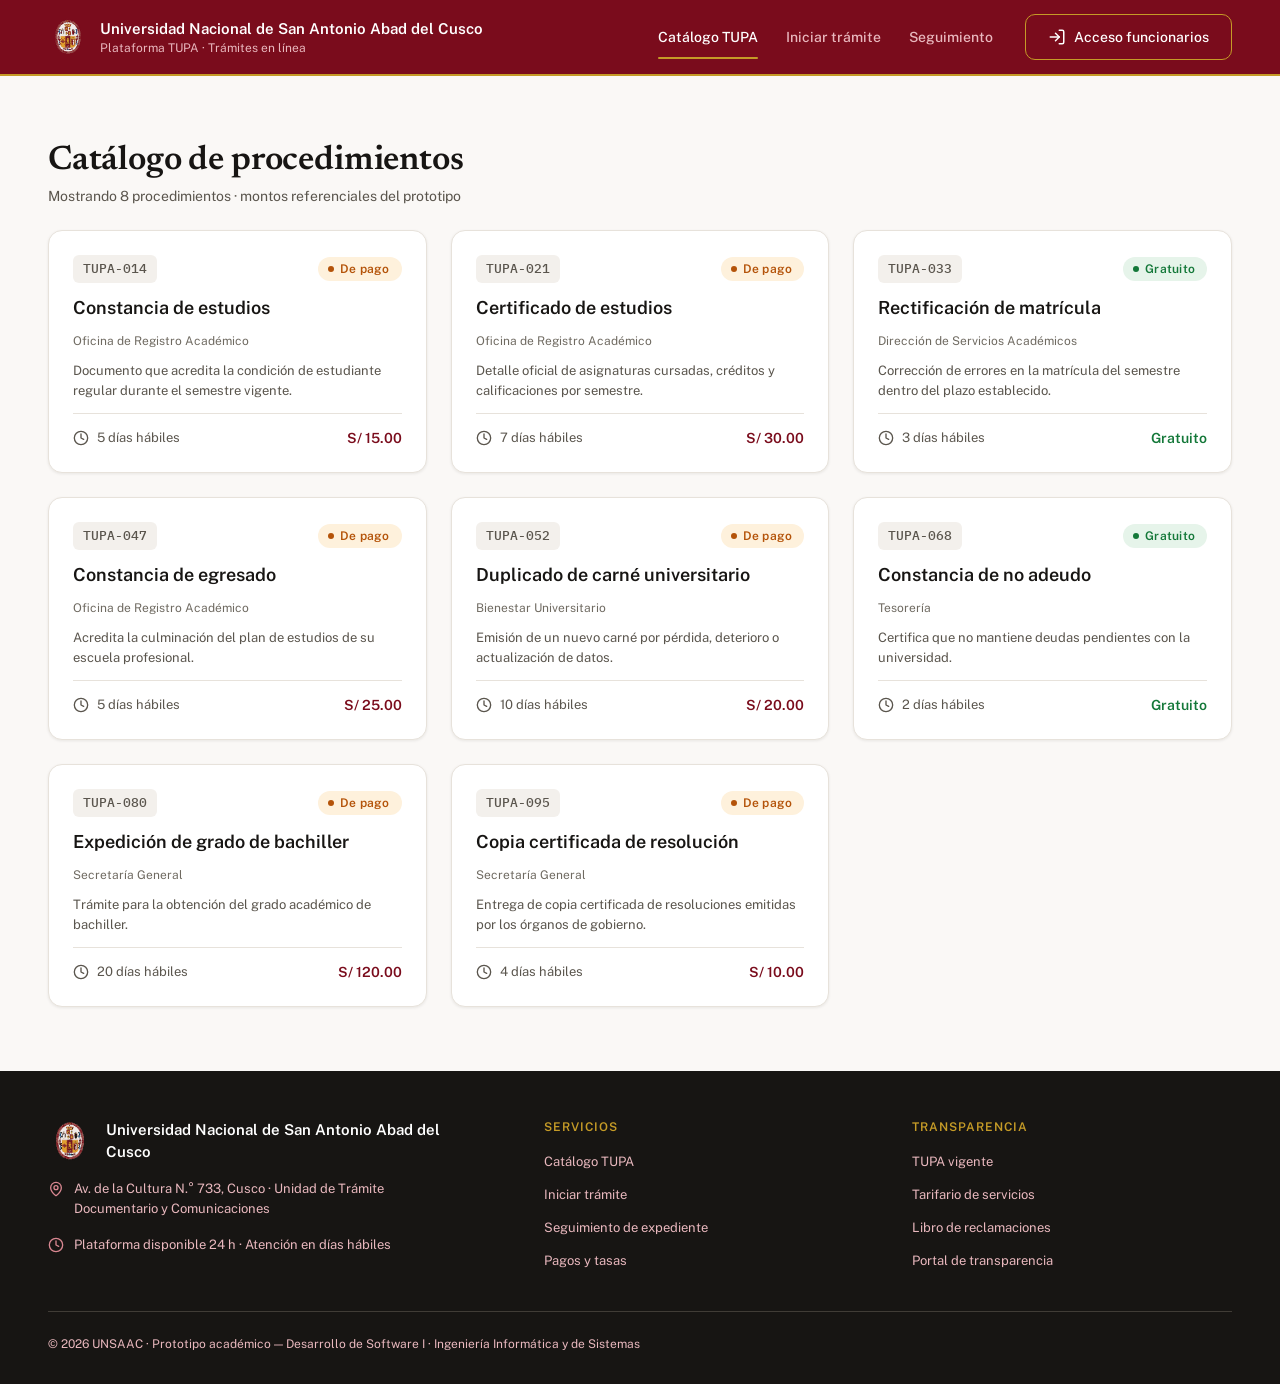
==== src/index.html @ c6e6a3fe "feat(catalogo): agrega la página de catálogo con tarjetas de procedimientos" ====
<!DOCTYPE html>
<html lang="es">
  <head>
    <meta charset="UTF-8" />
    <meta name="viewport" content="width=device-width, initial-scale=1" />
    <title>Catálogo TUPA · UNSAAC</title>
    <meta name="description" content="Consulte requisitos, costos y plazos de los procedimientos del TUPA de la UNSAAC e inicie su solicitud en línea." />
    <link rel="icon" href="assets/escudo-unsaac.png" />
    <link rel="stylesheet" href="css/main.css" />
  </head>
  <body data-nav="catalogo">
    <div id="navbar"></div>

    <main>

      <section class="catalogo container" id="catalogo">
        <div class="catalogo__head">
          <div>
            <h2 class="t-h1">Catálogo de procedimientos</h2>
            <p id="catalogo-resumen"></p>
          </div>
        </div>

        <div class="proc-grid" id="grilla" aria-live="polite"></div>
        <div class="catalogo__empty" id="vacio" hidden>
          <p class="t-h3">No encontramos procedimientos con esos criterios</p>
          <p class="t-body-s">Pruebe con otra palabra o quite los filtros aplicados.</p>
        </div>
      </section>
    </main>

    <div id="footer"></div>

    <script src="js/icons.js"></script>
    <script src="js/data.js"></script>
    <script src="js/store.js"></script>
    <script src="js/format.js"></script>
    <script src="js/layout.js"></script>
    <script src="js/catalogo.js"></script>
  </body>
</html>
---- src/css/main.css ----
/* =========================================================
   Hoja de estilos principal: importa tokens, base y componentes
   ========================================================= */

@import url("fonts.css");
@import url("tokens.css");
@import url("base.css");
@import url("button.css");
@import url("badge.css");
@import url("forms.css");
@import url("card.css");
@import url("layout.css");
@import url("procedure-card.css");
@import url("catalogo.css");
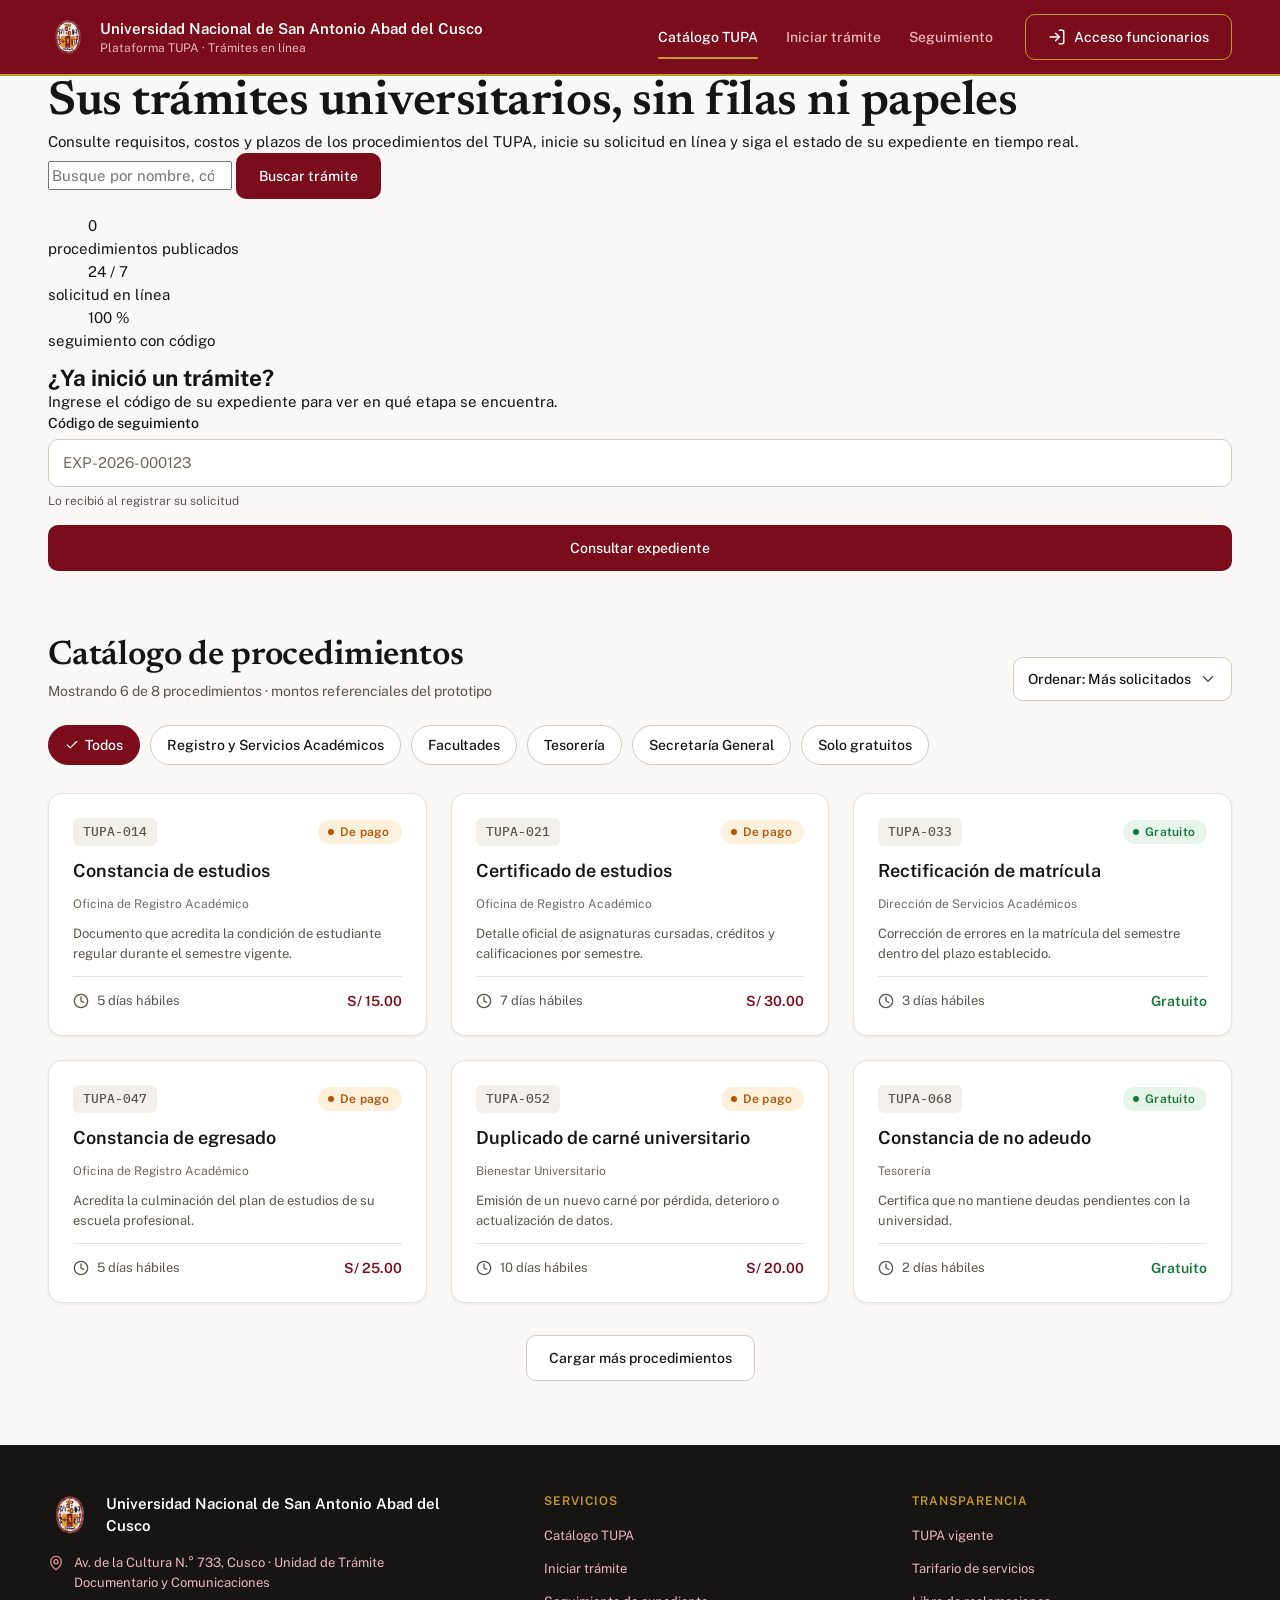
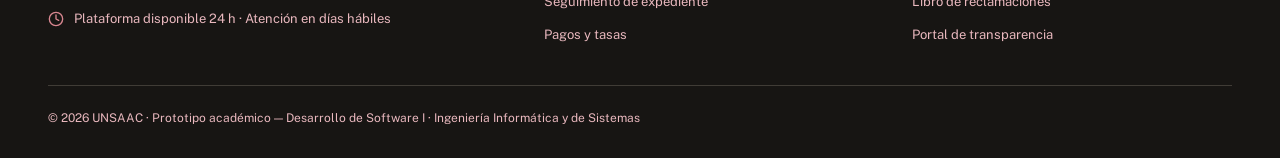
==== commit ce299860: "feat(catalogo): agrega filtros por categoría, búsqueda, orden y carga progresiva" ====
--- a/src/index.html
+++ b/src/index.html
@@ -12,6 +12,44 @@
     <div id="navbar"></div>
 
     <main>
+      <section class="hero">
+        <div class="hero__inner container">
+          <div>
+            <span class="hero__eyebrow" id="hero-eyebrow"></span>
+            <h1 class="t-hero hero__title">Sus trámites universitarios, sin filas ni papeles</h1>
+            <p class="hero__lead">
+              Consulte requisitos, costos y plazos de los procedimientos del TUPA, inicie su solicitud en línea y siga el estado de su expediente en tiempo real.
+            </p>
+
+            <form class="hero__search" id="hero-search" role="search">
+              <span id="hero-search-icon"></span>
+              <label class="sr-only" for="hero-q">Buscar trámite</label>
+              <input id="hero-q" type="search" placeholder="Busque por nombre, código o unidad — ej. “constancia de estudios”" autocomplete="off" />
+              <button class="btn btn--primary" type="submit">Buscar trámite</button>
+            </form>
+
+            <dl class="hero__stats">
+              <div class="hero__stat"><dd id="stat-total">0</dd><dt>procedimientos publicados</dt></div>
+              <div class="hero__stat"><dd>24 / 7</dd><dt>solicitud en línea</dt></div>
+              <div class="hero__stat"><dd>100 %</dd><dt>seguimiento con código</dt></div>
+            </dl>
+          </div>
+
+          <aside class="quick" aria-labelledby="quick-title">
+            <h2 class="quick__title" id="quick-title"><span id="quick-icon"></span>¿Ya inició un trámite?</h2>
+            <p class="quick__text">Ingrese el código de su expediente para ver en qué etapa se encuentra.</p>
+            <form id="quick-form" class="stack-16" novalidate>
+              <div class="field" id="quick-field">
+                <label class="field__label" for="quick-code">Código de seguimiento</label>
+                <input class="field__control" id="quick-code" type="text" placeholder="EXP-2026-000123" autocomplete="off" />
+                <span class="field__help">Lo recibió al registrar su solicitud</span>
+                <span class="field__error">Ingrese el código de su expediente.</span>
+              </div>
+              <button class="btn btn--primary btn--block" type="submit">Consultar expediente</button>
+            </form>
+          </aside>
+        </div>
+      </section>
 
       <section class="catalogo container" id="catalogo">
         <div class="catalogo__head">
@@ -19,12 +57,26 @@
             <h2 class="t-h1">Catálogo de procedimientos</h2>
             <p id="catalogo-resumen"></p>
           </div>
+          <div class="catalogo__sort">
+            <label class="sr-only" for="orden">Ordenar procedimientos</label>
+            <select class="field__control" id="orden">
+              <option value="populares">Ordenar: Más solicitados</option>
+              <option value="nombre">Ordenar: Nombre (A–Z)</option>
+              <option value="costo">Ordenar: Menor costo</option>
+              <option value="plazo">Ordenar: Menor plazo</option>
+            </select>
+          </div>
         </div>
+
+        <div class="chip-row catalogo__filters" id="filtros" role="group" aria-label="Filtrar por categoría"></div>
 
         <div class="proc-grid" id="grilla" aria-live="polite"></div>
         <div class="catalogo__empty" id="vacio" hidden>
           <p class="t-h3">No encontramos procedimientos con esos criterios</p>
           <p class="t-body-s">Pruebe con otra palabra o quite los filtros aplicados.</p>
+        </div>
+        <div class="catalogo__more">
+          <button class="btn btn--secondary" id="mas" type="button">Cargar más procedimientos</button>
         </div>
       </section>
     </main>
@@ -37,5 +89,6 @@
     <script src="js/format.js"></script>
     <script src="js/layout.js"></script>
     <script src="js/catalogo.js"></script>
+    <script src="js/hero.js"></script>
   </body>
 </html>
--- a/src/css/main.css
+++ b/src/css/main.css
@@ -12,3 +12,5 @@
 @import url("layout.css");
 @import url("procedure-card.css");
 @import url("catalogo.css");
+@import url("hero.css");
+@import url("detalle.css");
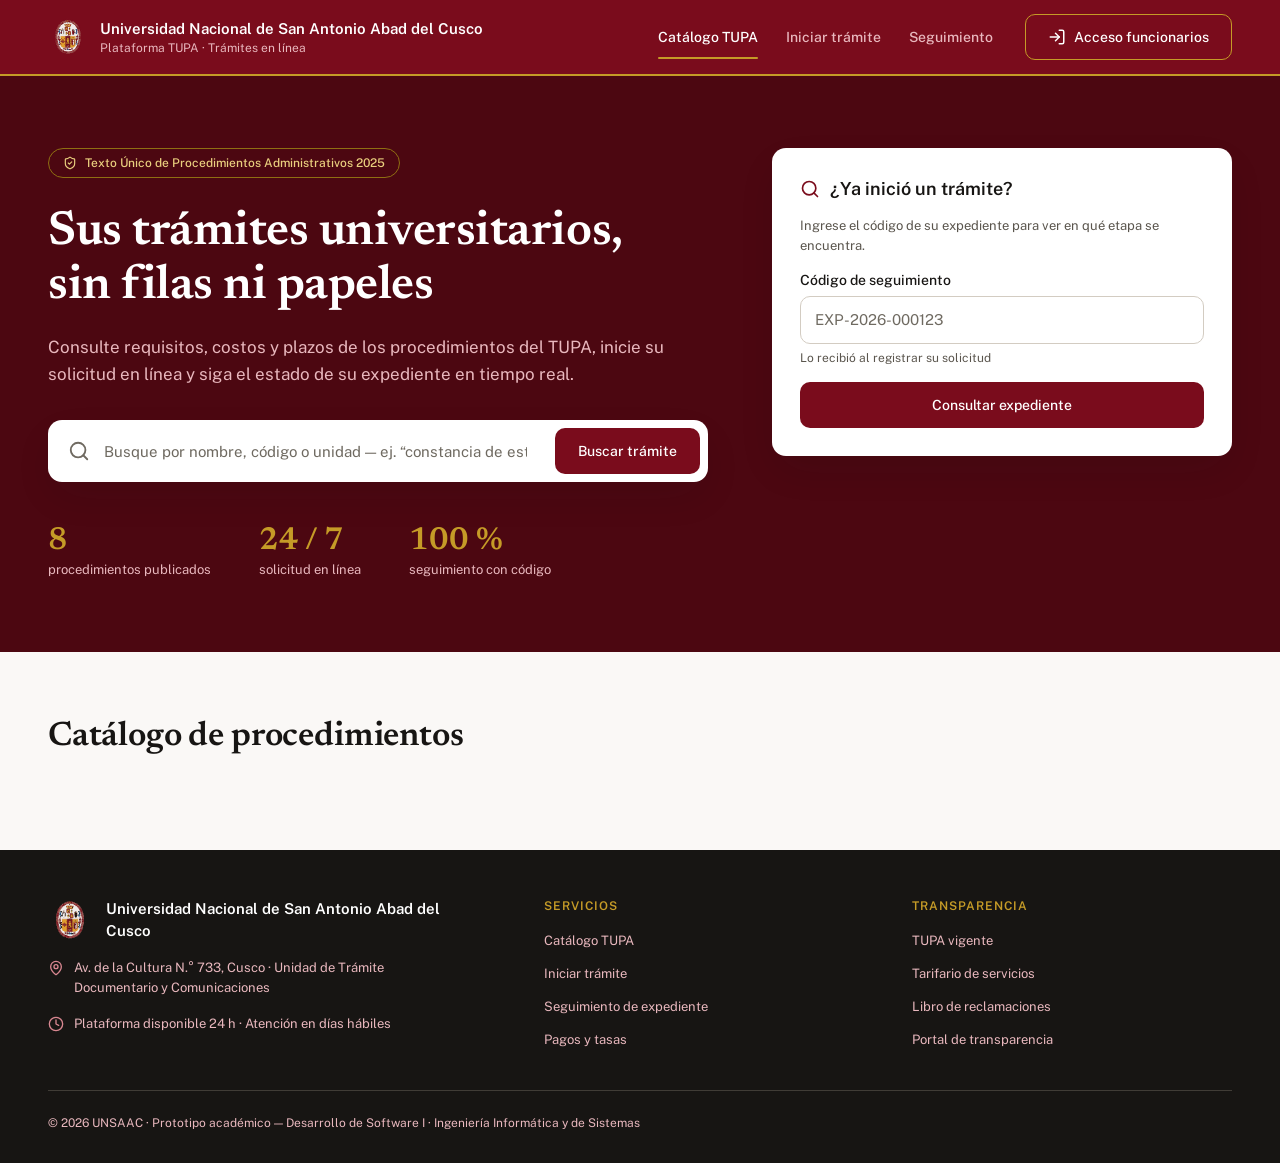
==== commit c788d9c7: "feat(catalogo): agrega el hero con buscador y consulta rápida de expediente" ====
--- a/src/index.html
+++ b/src/index.html
@@ -57,26 +57,12 @@
             <h2 class="t-h1">Catálogo de procedimientos</h2>
             <p id="catalogo-resumen"></p>
           </div>
-          <div class="catalogo__sort">
-            <label class="sr-only" for="orden">Ordenar procedimientos</label>
-            <select class="field__control" id="orden">
-              <option value="populares">Ordenar: Más solicitados</option>
-              <option value="nombre">Ordenar: Nombre (A–Z)</option>
-              <option value="costo">Ordenar: Menor costo</option>
-              <option value="plazo">Ordenar: Menor plazo</option>
-            </select>
-          </div>
         </div>
-
-        <div class="chip-row catalogo__filters" id="filtros" role="group" aria-label="Filtrar por categoría"></div>
 
         <div class="proc-grid" id="grilla" aria-live="polite"></div>
         <div class="catalogo__empty" id="vacio" hidden>
           <p class="t-h3">No encontramos procedimientos con esos criterios</p>
           <p class="t-body-s">Pruebe con otra palabra o quite los filtros aplicados.</p>
-        </div>
-        <div class="catalogo__more">
-          <button class="btn btn--secondary" id="mas" type="button">Cargar más procedimientos</button>
         </div>
       </section>
     </main>
--- a/src/css/main.css
+++ b/src/css/main.css
@@ -13,4 +13,3 @@
 @import url("procedure-card.css");
 @import url("catalogo.css");
 @import url("hero.css");
-@import url("detalle.css");
